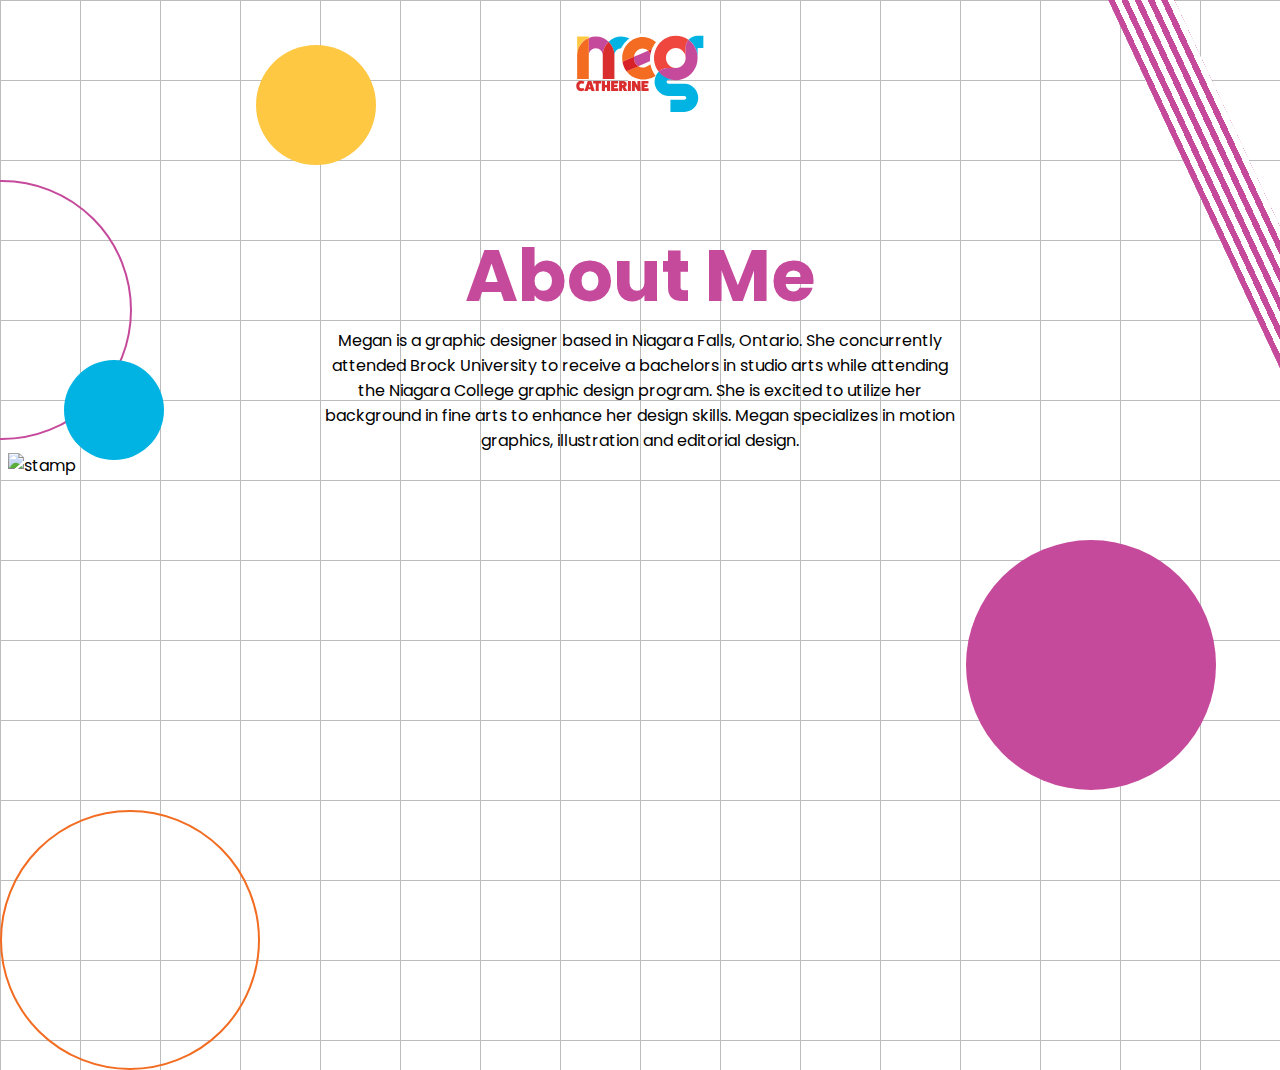
==== about.html @ 2102ee81 "Add files via upload" ====
<!DOCTYPE html>
<head>
	<title>Meg Catherine | Editorial</title>
	<meta name="viewport" content="width=device-width, initial-scale=1">
	<link href="style.css" rel="stylesheet">
	<link href="https://fonts.googleapis.com/css2?family=Poppins:ital,wght@0,100;0,200;0,300;0,400;0,500;0,600;0,700;0,800;0,900;1,100;1,200;1,300;1,400;1,500;1,600;1,700;1,800;1,900&display=swap"
	rel="stylesheet">
</head>

<body class="project">

	<!-- DOTS AND LINES -->
	<div class="dots-lines">
		<div class="dot-01"></div>
		<div class="dot-02"></div>
		<div class="dot-03"></div>
		<div class="dot-05"></div>
		<div class="dot-10"></div>
		<div class="line-01"></div>
	</div>


	<!-- HEADER -->
	<header>
		<img src="img/logo.svg" alt="logo" class="logo">
	</header>



	<!-- MAIN PAGE CONTENT -->
	<main>

		<!-- BACK TO HOME -->
		<a href="index.html" class="back-to-home">
			<img src="img/self.svg" id="self" alt="trees">
		</a>

		<!-- TEXT CONTENT -->
		<div class="text-container">

			<h1>About Me</h1>
			<p>Megan is a graphic designer based in Niagara Falls, Ontario.
				She concurrently attended Brock University to receive a bachelors in studio arts while attending the Niagara College graphic design program.
				She is excited to utilize her background in fine arts to enhance her design skills. Megan specializes in motion graphics, illustration and editorial design.

			</p>

		</div>

		<!-- IMAGE CONTENT -->
		<div class="image-container">

			<img src="img/editorial.png" alt="stamp">

		</div>



	</main>


	<script src="scripts.js"></script>
</body>
---- style.css ----
/* BASE STYLES */

* {
  box-sizing: border-box;
}

body {
  margin: 0;
  padding: 0;
  font-family: 'Poppins', sans-serif;
  font-size: 16px;
  background-size: 80px 80px;
  background-image:
  linear-gradient(to right, #BCBCBC 1px, transparent 1px),
  linear-gradient(to bottom, #BCBCBC 1px, transparent 1px);
  overflow-x: hidden;
  width: 100%;
  max-width: 100vw;
}

img {
  max-width: 100%;
  height: auto;
}

main {
  padding: 15em 0.5em;
  position: relative;
}





/* HEADER */

header {
  position: absolute;
  width: 100%;
  height: auto;
  top: 0;
  left: 0;
  z-index: 999;
  text-align: center;
}

.logo {
  max-width: 12em;
  height: auto;
  padding: 2em;
}





/* TYPOGRAPHY */
h1 {
  font-size: 2.5em;
  font-weight: bold;
  color: #C64A9B;
  line-height: 1;
  margin: 0 0 1rem 0;
}

h2 {
  font-size: 2em;
  font-weight: 500;
  font-style: italic;
  color: #DA2E2E;
  margin: 0 0 1rem 0;
}
p {
  margin: 0 0 1em 0;
}

@media (min-width: 30em) {
  h1 {
    font-size: 4.5em;
  }
  h2 {
    font-size: 4em;
  }
}

p {
  margin: 0 0 1em 0;
}

a {

}

a:hover {

}
}






/* HOME PAGE */

.home header {
  display: none;
}

.home main {
  padding: 0;
}

.home-logo {
  position: relative;
  top: 0;
  left: 0;
  width: 100vw;
  height: 100vh;
  z-index: 1;
  display: grid;
  justify-content: center;
  align-items: center;
}

.home-logo img {
  width: 50vw;
  max-width: 30em;
}

.home-section {
  position: relative;
  width: 100vw;
  min-height: 100vh;
}

.home-img {
  display: block;
  margin: 0;
  position: absolute;
  z-index: 2;
  max-width: 35em;
  width: 50%;
}

.home-img:hover {
  filter:drop-shadow(2px 2px 4px #222);
  -webkit-filter:drop-shadow(2px 2px 4px #222);
}


@media (min-width: 50em) {
  .home-logo {
    position: absolute;
  }
}

.fam {
  right: 0;
  bottom: -10vh;
}

.flower {
  left: -15vw;
  top: -15vh;
}



  .cars {
    top: -10vh;
    left: 5vw;
  }

  .acid {

    top: -10vh;
    right: 0;
  }



.orbit {
  left: 0;
  top: -10vh;
}

.boy {
  right: 0;
  top: -30vh;
}

.lysol {

  right: 0;
  top: 30vh;
}

.self {
  transform: scale(0.15,0.15);
  position: relative;
}

.about{
  text-align:center;
  line-height: 0.9;
}



/* DOTS AND LINES */

.dots-lines {
  position: absolute;
  top:  0;
  left: 0;
  width: 100vw;
  min-height: 100vh;
  height: auto;
  z-index: -1;
}

.dot-01{
  height: 250px;
  width: 250px;
  background-color: #C64A9B;
  border-radius: 50%;
  position: absolute;
    top: 20vh;
    right: 5vw;
}

.dot-02{
  height: 120px;
  width: 120px;
  background-color: #FFC843;
  border-radius: 50%;
  position: absolute;
      top: 15vh;
    right: 15vw;
}

.dot-03{
  height: 260px;
  width: 260px;
  border-radius: 50%;
  position: absolute;
      top: 19vh;
    right: 2vw;
  z-index:-1;
  background-color:none;
  border:2px solid #F26C21;
  -moz-border-radius:50%;
  -webkit-border-radius:50%;
}

.dot-04{
  height: 100px;
  width: 100px;
  background-color: #F26C21;
  border-radius: 50%;
  position: absolute;
  top: 45vh;
  left: 50vw;
}

.dot-05{
  height: 260px;
  width: 260px;
  border-radius: 50%;
  position: absolute;
  top: 15vh;
  left:-5vw;
  z-index:-1;
  background-color:none;
  border:2px solid #C64A9B;
  -moz-border-radius:50%;
  -webkit-border-radius:50%;
}

.dot-06{
  height: 350px;
  width: 350px;
  background-color: #D82126;
  border-radius: 50%;
  position: absolute;
  top: 10vh;
  left: 50vw;
}

.dot-07{
  height: 200px;
  width: 200px;
  background-color: #FFC843;
  border-radius: 50%;
  position: absolute;
  top: 5vh;
  left: 50vw;
}

.dot-08{
  height: 250px;
  width: 250px;
  background-color: #FFC843;
  border-radius: 50%;
  position: absolute;
  top: 15vh;
  left: -5vw;
}

.dot-09{
  height: 100px;
  width: 100px;
  background-color: #C64A9B;
  border-radius: 50%;
  position: absolute;
  top: -3vh;
  left: 6vw;
}

.dot-10{
  height: 410px;
  width: 410px;
  background-color: #00B3E2;
  border-radius: 50%;
  position: absolute;
  top: 7vh;
  left: 75vw;
}

.dot-11{
  height: 410px;
  width: 410px;
  border-radius: 50%;
  position: absolute;
  top: -20vh;
  left: 80vw;
  z-index:-1;
  background-color:none;
  border:2px solid #00B3E2;
  -moz-border-radius:50%;
  -webkit-border-radius:50%;
}

.dot-12{
  height: 110px;
  width: 110px;
  border-radius: 50%;
  position: absolute;
  top:-5vh;
  right:-87vw;
  z-index:-1;
  background-color:none;
  border:2px solid #DA2E2E;
  -moz-border-radius:50%;
  -webkit-border-radius:50%;
}

.dot-13{
  height: 200px;
  width: 200px;
  border-radius: 50%;
  position: absolute;
  top: -12vh;
  right:-90vw;
  z-index:-1;
  background-color:none;
  border:2px solid #FFC843;
  -moz-border-radius:50%;
  -webkit-border-radius:50%;
}

.line-01{
  height: 3000px;
  width: 60px;
      transform: rotate(-25deg);
transform-origin: top;
    top: -20vh;
    left: -15vw;
  position: absolute;
  margin: 1em;
  background: repeating-linear-gradient(
    90deg,
    #C64A9B,
    #C64A9B 6px,
    #FFF 6px,
    #FFF 12px
    );
}

.line-02{
  width: 60em;
  height:10em;
  position: absolute;
  top: 66vh;
  background-image: radial-gradient(#00B3E2 20%, transparent 20%),
  radial-gradient(#00B3E2 20%, transparent 20%);
  background-color: none;
  background-position: 0 0, 50px 50px;
  background-size: 50px 50px;
}

.line-03{
  width: 55em;
  height:10em;
  position: absolute;
  top: 70vh;
  left: 50vw;
  z-index: -1;
  background-image: radial-gradient(#FFC843 20%, transparent 20%),
  radial-gradient(#FFC843 20%, transparent 20%);
  background-color: none;
  background-position: 0 0, 50px 50px;
  background-size: 50px 50px;
}

.line-04{
  height: 300px;
  width: 200px;
  top: 20vh;
  right: -20vw;
  position: absolute;
  margin: 1em;
  background: repeating-linear-gradient(
    90deg,
    #F36C21,
    #F36C21 20px,
    #FFF 6px,
    #FFF 40px
    );
}

.line-05{
  height:10em;
  position: absolute;
  top: 50vh;
  width: 70vw;
  background-image: radial-gradient(#DA2E2E 20%, transparent 20%),
  radial-gradient(#DA2E2E 20%, transparent 20%);
  background-color: none;
  background-position: 0 0, 50px 50px;
  background-size: 50px 50px;
}




/* PROJECT PAGE */

.text-container {
  max-width: 70em;
  margin: 0 auto;
  text-align: center;
}
.text-container p{
  max-width: 40em;
  text-align: center;
  margin: 0 auto;
}

.image-container {
  max-width: 100em;
  margin: 0 auto;
}

.back-to-home {
  position: absolute;
  top: -17em;
  left: -7vw;
  width: 33vw;
  z-index: 0;
  display: block;
  max-width: 40em;
}
#acid-01{
  position: absolute;
  top: -8em;
  left: -1vw;
  width: 33vw;
  z-index: 0;
  display: block;
  max-width: 100em;
}
#trees{
  position: absolute;
  top: 12em;
  left: 1vw;
  width: 33vw;
  z-index: 0;
  display: block;
  max-width: 30em;
}
#self{
  position: absolute;
  top: 20em;
  left: 1vw;
  width: 33vw;
  z-index: 0;
  display: block;
  max-width: 30em;
}

.back-to-home:hover {
  filter:drop-shadow(2px 2px 4px #222);
  -webkit-filter:drop-shadow(2px 2px 4px #222);
}

.back-to-home img {
  min-width: 10em;
}

.project .dot-01 {
  top: 60vh;
}

.project .dot-02 {
    right: auto;
    left: 20vw;
    top: 5vh;
}

.project .dot-03 {
    left: 0;
    right: auto;
    top: 90vh;
}

.project .dot-05 {
    left: -10vw;
    top: 20vh;
}

.project .dot-07 {
    left: 0;
    top: 0;
}

.project .dot-10 {
    width: 100px;
    height: 100px;
    left: 5vw;
    top: 40vh;
}

.project .dot-13 {
  top: 120vh;
  left: 10vw;
  right: auto;
}

.project .line-01 {
    left: auto;
    right: 10em;
    top: -10em;
    height: 50em;
}

#poster{
  max-width: 40em;
  display: block;
  margin-left: auto;
  margin-right: auto;
}

.grid-container {
	display: flex;
  flex-wrap: wrap;
  justify-content: center;
  margin-top: 2em;
}
.grid-item {
  width: 30%;
	align-content: center;
}
.grid-container img{
	width: calc(100% - (20px * 2));
	margin: 30px;
}
#acid{
  transform: translate(-50%, -50%);
  position: absolute;
  top: 50%;
  left: 50%;
}

.grid-container-02 {
	display: flex;
  flex-wrap: wrap;
  justify-content: center;
  margin-top: 2em;
  width:70em;
}
.grid-item-02 {
  width: 50%;
	align-content: center;
  grid-column-start:3;
}
.grid-item-01{
  width:51%;
}
.grid-item-03{
  width:51%;
}

.grid-container-02 img{
	width: calc(100% - (10px * 2));
	margin: 20px;
}
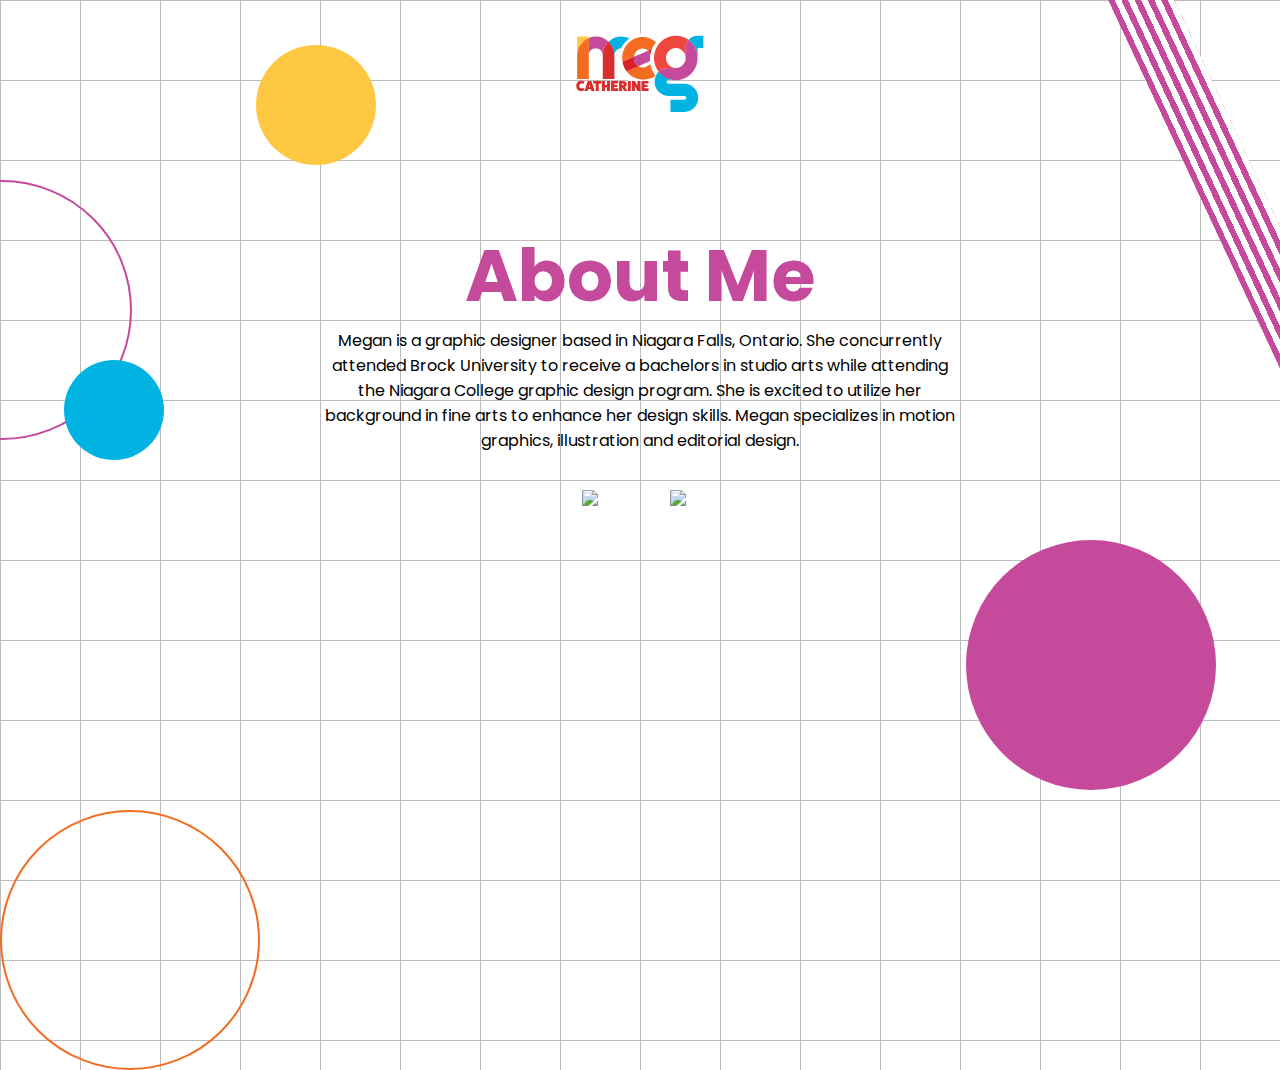
==== commit ed1b5336: "Add files via upload" ====
--- a/about.html
+++ b/about.html
@@ -44,15 +44,19 @@
 				She is excited to utilize her background in fine arts to enhance her design skills. Megan specializes in motion graphics, illustration and editorial design.
 
 			</p>
+		</div>
+		<div class="image-container">
 
+			<div class="grid-container-contact">
+			  <div class="grid-item-contact">
+					<a href="mailto:megcatherine9@gmail.com"><img src="img/email.svg"></a>
+				</div>
+			  <div class="grid-item-contact">
+					<a href="https://www.instagram.com/megcatherinee/"><img src="img/insta.png"></a>
+				</div>
+			</div>
 		</div>
 
-		<!-- IMAGE CONTENT -->
-		<div class="image-container">
-
-			<img src="img/editorial.png" alt="stamp">
-
-		</div>
 
 
 
--- a/style.css
+++ b/style.css
@@ -606,3 +606,19 @@
 	width: calc(100% - (10px * 2));
 	margin: 20px;
 }
+
+.grid-container-contact {
+	display: flex;
+  flex-wrap: wrap;
+  justify-content: center;
+  margin-top: 2em;
+}
+.grid-item-contact {
+  width: 7%;
+	align-content: center;
+}
+.grid-container-contact img{
+	width: calc(100% - (20px * 2));
+	margin: 30px;
+  margin-top:5px;
+}
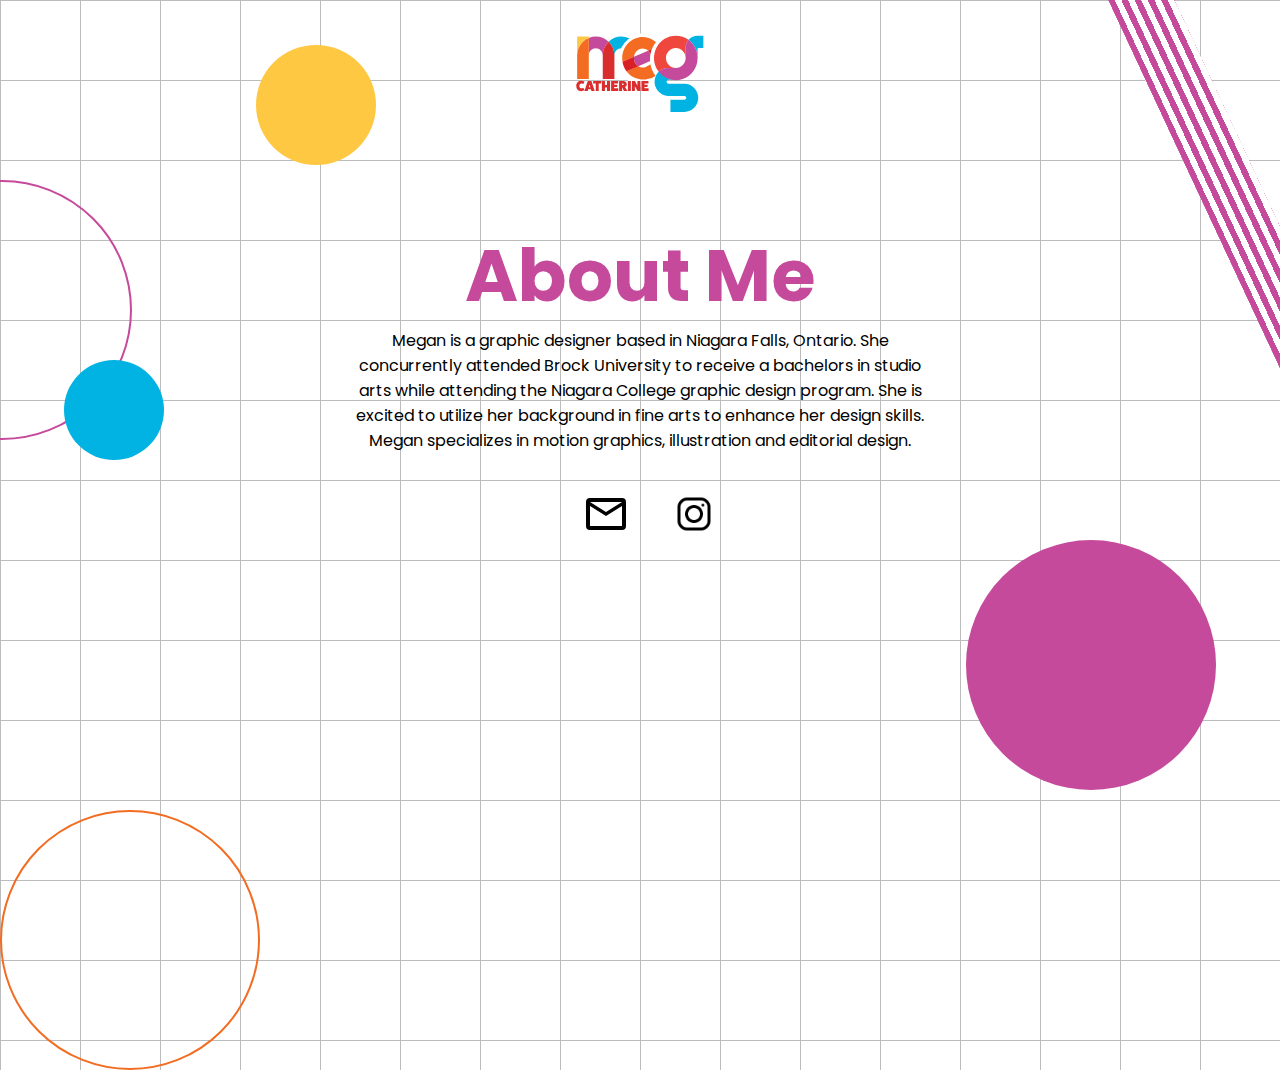
==== commit 7ff1aba7: "Add files via upload" ====
--- a/about.html
+++ b/about.html
@@ -22,8 +22,10 @@
 
 	<!-- HEADER -->
 	<header>
-		<img src="img/logo.svg" alt="logo" class="logo">
-	</header>
+    <a href="index.html">
+        <img src="img/logo.svg" alt="logo" class="logo">
+    </a>
+</header>
 
 
 
--- a/style.css
+++ b/style.css
@@ -72,6 +72,8 @@
 }
 p {
   margin: 0 0 1em 0;
+  padding-right:2em;
+  padding-left: 2em;
 }
 
 @media (min-width: 30em) {
@@ -88,7 +90,7 @@
 }
 
 a {
-
+text-decoration: none;
 }
 
 a:hover {
@@ -174,7 +176,7 @@
 
   .acid {
 
-    top: -10vh;
+    top: -30vh;
     right: 0;
   }
 
@@ -197,13 +199,18 @@
 }
 
 .self {
-  transform: scale(0.15,0.15);
+  transform: scale(1.7,1.7);
   position: relative;
+  top:-20vh;
+  left:35vh;
 }
 
 .about{
   text-align:center;
   line-height: 0.9;
+  left:-20vh;
+  top: 40vh;
+  text-decoration: none;
 }
 
 
@@ -434,7 +441,7 @@
   height:10em;
   position: absolute;
   top: 50vh;
-  width: 70vw;
+  width: 71vw;
   background-image: radial-gradient(#DA2E2E 20%, transparent 20%),
   radial-gradient(#DA2E2E 20%, transparent 20%);
   background-color: none;
@@ -556,7 +563,7 @@
 }
 
 #poster{
-  max-width: 40em;
+  max-width: 40%;
   display: block;
   margin-left: auto;
   margin-right: auto;
@@ -568,19 +575,13 @@
   justify-content: center;
   margin-top: 2em;
 }
-.grid-item {
-  width: 30%;
-	align-content: center;
-}
 .grid-container img{
 	width: calc(100% - (20px * 2));
 	margin: 30px;
 }
-#acid{
-  transform: translate(-50%, -50%);
-  position: absolute;
-  top: 50%;
-  left: 50%;
+video {
+    max-width: 100%;
+    height: auto;
 }
 
 .grid-container-02 {
@@ -622,3 +623,67 @@
 	margin: 30px;
   margin-top:5px;
 }
+@media (max-width: 50em){
+.grid-container-contact {
+	display: flex;
+  flex-wrap: wrap;
+  justify-content: center;
+  margin-top: 2em;
+}
+.grid-item-contact {
+  width: 15%;
+	align-content: center;
+}
+.grid-container-contact img{
+	width: calc(100% - (20px * 2));
+	margin: 30px;
+  margin-top:5px;
+}
+
+.grid-container {
+	display: flex;
+  flex-wrap: wrap;
+  justify-content: center;
+  margin-top: 2em;
+}
+.grid-item {
+  width: 33%;
+	align-content: center;
+}
+.grid-container img{
+	width: calc(100% - (5px * 2));
+	margin: 30px;
+}
+
+.grid-container-02 {
+	display: flex;
+  flex-wrap: wrap;
+  justify-content: center;
+  margin-top: 2em;
+  width:30em;
+}
+.grid-item-02 {
+  width: 50%;
+	align-content: center;
+  grid-column-start:3;
+}
+.grid-item-01{
+  width:51%;
+}
+.grid-item-03{
+  width:51%;
+}
+
+.grid-container-02 img{
+	width: calc(100% - (10px * 2));
+	margin: 20px;
+}
+.home-logo {
+    display: none;
+}
+
+@media (min-width: 50em) {
+    .home-logo {
+        display: grid;
+    }
+}
